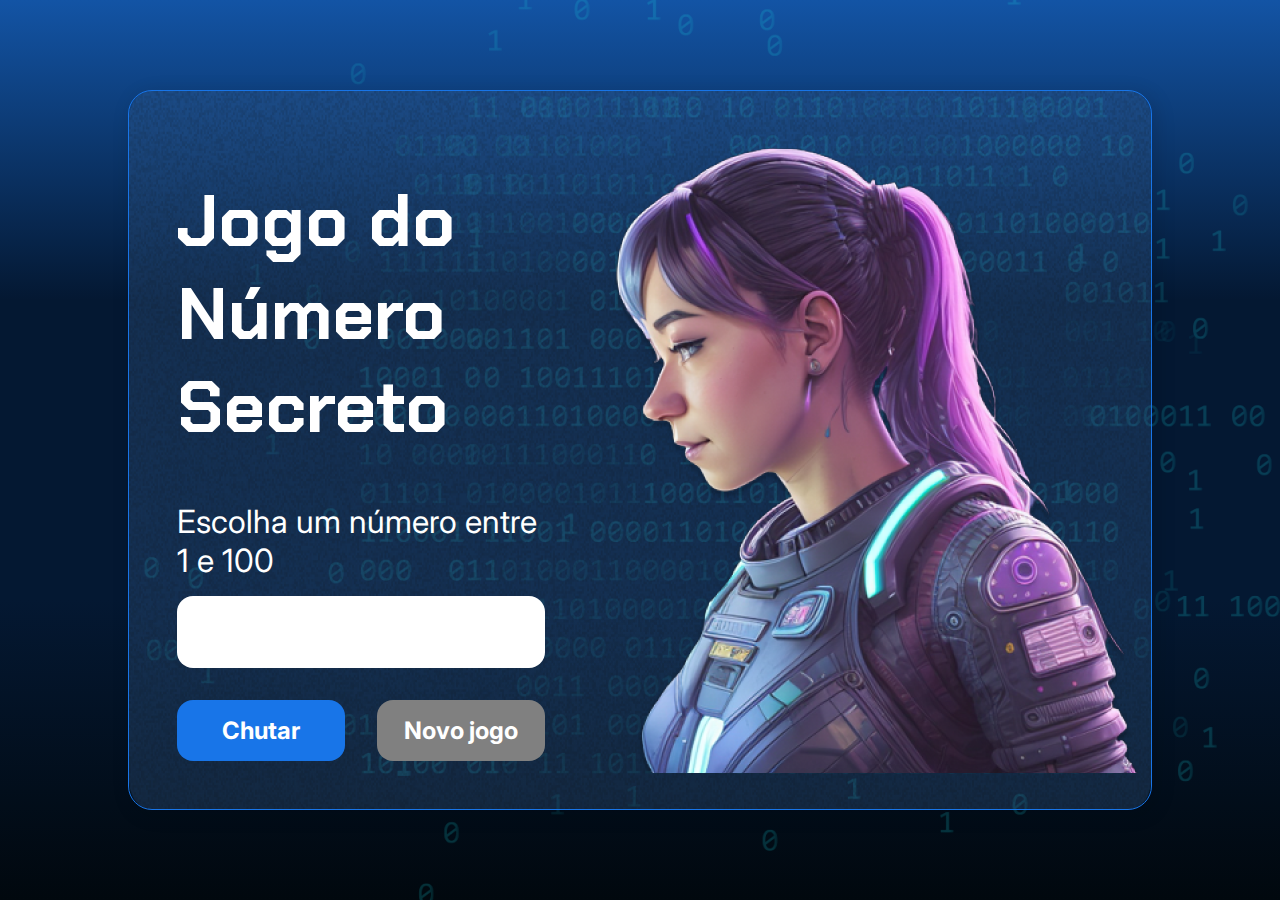
==== js-curso-2-aula1/index.html @ 2465a331 "Adicionando novo projeto" ====
<!DOCTYPE html>
<html lang="pt-br">

<head>
    <meta charset="UTF-8">
    <meta name="viewport" content="width=device-width, initial-scale=1.0">
    <script src="https://code.responsivevoice.org/responsivevoice.js"></script>
    <link rel="preconnect" href="https://fonts.googleapis.com">
    <link rel="preconnect" href="https://fonts.gstatic.com" crossorigin>
    <link href="https://fonts.googleapis.com/css2?family=Chakra+Petch:wght@700&family=Inter:wght@400;700&display=swap"
        rel="stylesheet">
    <link rel="stylesheet" href="style.css">
    <title>JS Game</title>
</head>

<body>

    <div class="container">
        <div class="container__conteudo">
            <div class="container__informacoes">
                <div class="container__texto">
                    <h1></h1>
                    <p class="texto__paragrafo"></p>
                </div>
                <input type="number" min="1" max="10" class="container__input">
                <div class="chute container__botoes">
                    <button onclick="verificarChute()" class="container__botao">Chutar</button>
                    <button onclick="" id="reiniciar" class="container__botao" disabled>Novo jogo</button>
                </div>
            </div>
            <img src="./img/ia.png" alt="Uma pessoa olhando para a esquerda" class="container__imagem-pessoa" />
        </div>
    </div>




    <script src="app.js" defer></script>
</body>

</html>
---- js-curso-2-aula1/style.css ----
* {
    box-sizing: border-box;
    margin: 0;
    padding: 0;
    color: white;
}

body {
    background: linear-gradient(#1354A5 0%, #041832 33.33%, #041832 66.67%, #01080E 100%);
    height: 100vh;
    display: flex;
    align-items: center;
    justify-content: center;
}


body::before {
    background-image: url("img/code.png");
    background-repeat: no-repeat;
    background-position: right;
    content: "";
    display: block;
    position: absolute;
    width: 100%;
    height: 100%;
    opacity: 0.4;
}

.container {
    width: 80%;
    height: 80%;
    display: flex;
    align-items: center;
    justify-content: space-between;
    border-radius: 24px;
    border: 1px solid #1875E8;
    box-shadow: 4px 4px 20px 0px rgba(1, 8, 14, 0.15);
    background-image: url("img/Ruido.png");
    background-size: 100% 100%;
    position: relative;
}


.container__conteudo {
    display: flex;
    align-items: center;
    position: absolute;
    bottom: 0;
}

.container__informacoes {
    flex: 1;
    padding: 3rem;
}

.container__botao {
    border-radius: 16px;
    background: #1875E8;
    padding: 16px 24px;
    width: 100%;
    font-size: 24px;
    font-weight: 700;
    border: none;
    margin-top: 2rem;
}

.container__texto {
    margin: 16px 0 16px 0;
}

.container__texto-azul {
    color: #1875E8;
}

.container__input {
    width: 100%;
    height: 72px;
    border-radius: 16px;
    background-color: #FFF;
    border: none;
    color: #1875E8;
    padding: 2rem;
    font-size: 24px;
    font-weight: 700;
    font-family: 'Inter', sans-serif;
}

.container__botoes {
    display: flex;
    gap: 2em;
}

h1 {
    font-family: 'Chakra Petch', sans-serif;
    font-size: 72px;
    padding-bottom: 3rem;
}

p,
button {
    font-family: 'Inter', sans-serif;
}

.texto__paragrafo {
    font-size: 32px;
    font-weight: 400;
}

button:disabled {
    background-color: gray;
}

@media screen and (max-width: 1250px) {

    h1 {
        font-size: 50px;
    }

    .container__botao {
        font-size: 16px;
    }


    .texto__paragrafo {
        font-size: 24px;
    }

    .container__imagem-pessoa {
        display: none;
    }

    .container__conteudo {
        display: block;
        position: inherit;
    }

    .container__informacoes {
        padding: 1rem
    }
}
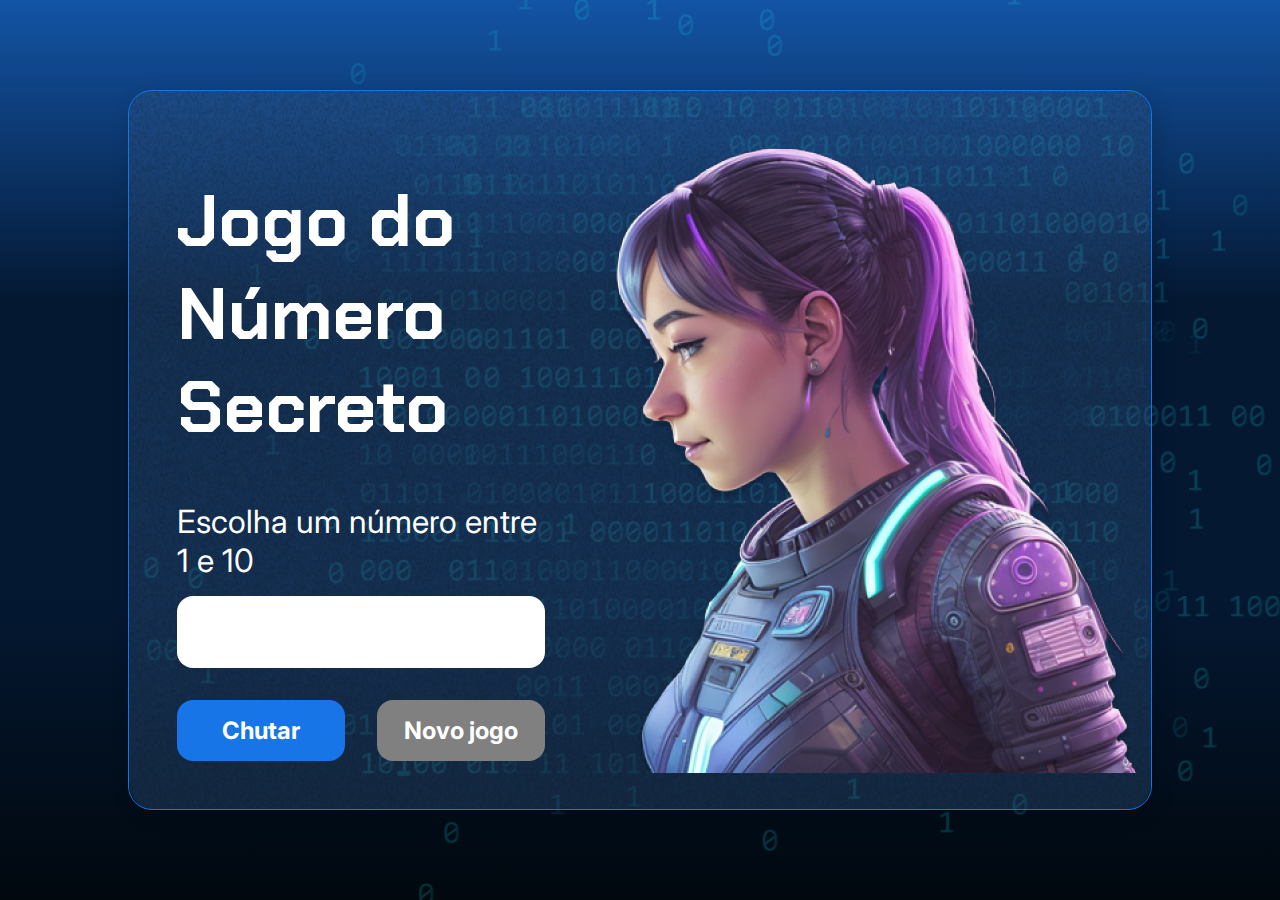
==== commit d5b169a3: "Verificando o chute, adicionando frases, informando numero de tetntativas e botão de novo jogo" ====
--- a/js-curso-2-aula1/index.html
+++ b/js-curso-2-aula1/index.html
@@ -4,7 +4,6 @@
 <head>
     <meta charset="UTF-8">
     <meta name="viewport" content="width=device-width, initial-scale=1.0">
-    <script src="https://code.responsivevoice.org/responsivevoice.js"></script>
     <link rel="preconnect" href="https://fonts.googleapis.com">
     <link rel="preconnect" href="https://fonts.gstatic.com" crossorigin>
     <link href="https://fonts.googleapis.com/css2?family=Chakra+Petch:wght@700&family=Inter:wght@400;700&display=swap"
@@ -25,7 +24,7 @@
                 <input type="number" min="1" max="10" class="container__input">
                 <div class="chute container__botoes">
                     <button onclick="verificarChute()" class="container__botao">Chutar</button>
-                    <button onclick="" id="reiniciar" class="container__botao" disabled>Novo jogo</button>
+                    <button onclick="reiniciarJogo()" id="reiniciar" class="container__botao" disabled>Novo jogo</button>
                 </div>
             </div>
             <img src="./img/ia.png" alt="Uma pessoa olhando para a esquerda" class="container__imagem-pessoa" />
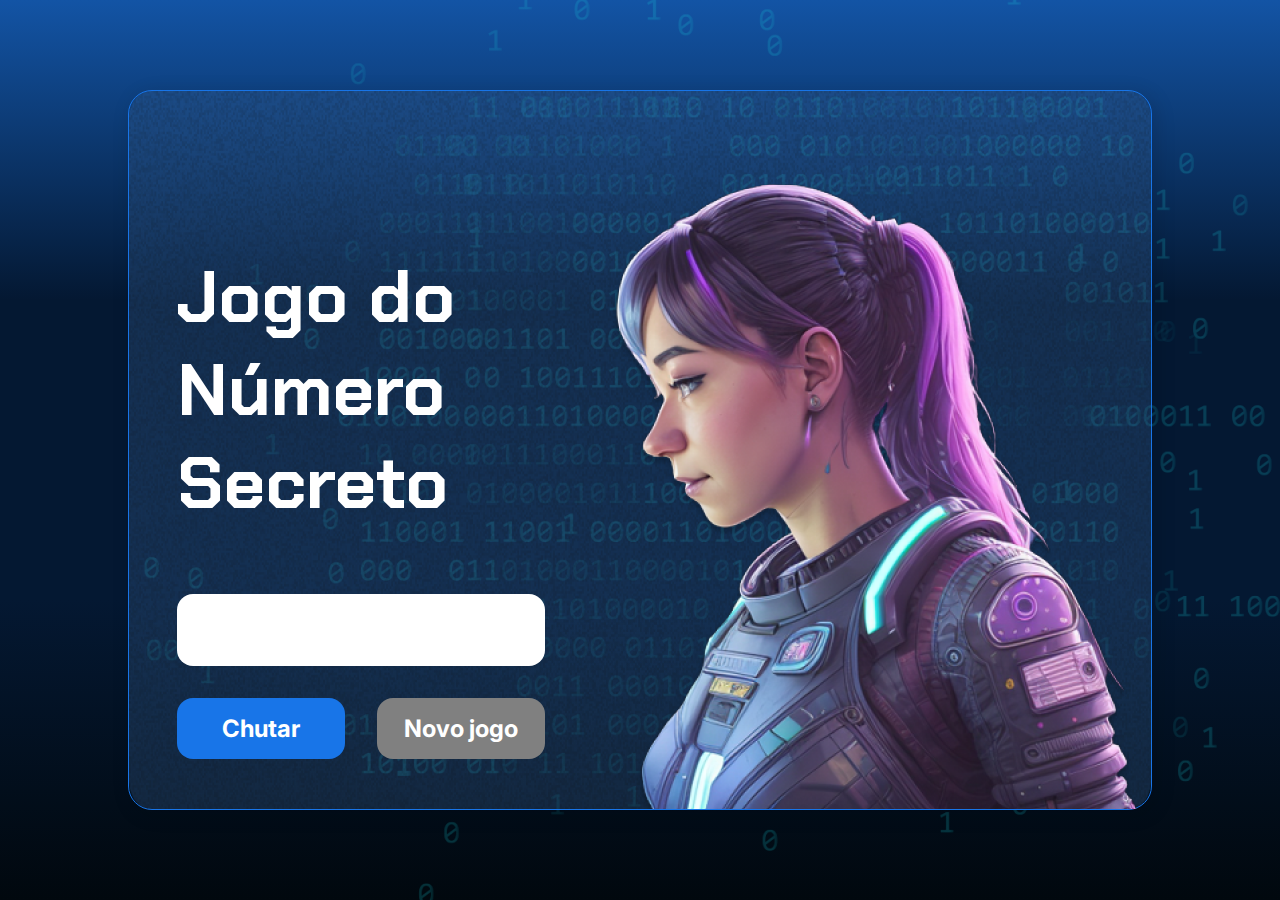
==== commit 3aeb2551: "Finalizando Jogo do Número Secreto" ====
--- a/js-curso-2-aula1/index.html
+++ b/js-curso-2-aula1/index.html
@@ -4,6 +4,7 @@
 <head>
     <meta charset="UTF-8">
     <meta name="viewport" content="width=device-width, initial-scale=1.0">
+    <script src="https://code.responsivevoice.org/responsivevoice.js?key=M9tTXlVi"></script>
     <link rel="preconnect" href="https://fonts.googleapis.com">
     <link rel="preconnect" href="https://fonts.gstatic.com" crossorigin>
     <link href="https://fonts.googleapis.com/css2?family=Chakra+Petch:wght@700&family=Inter:wght@400;700&display=swap"
